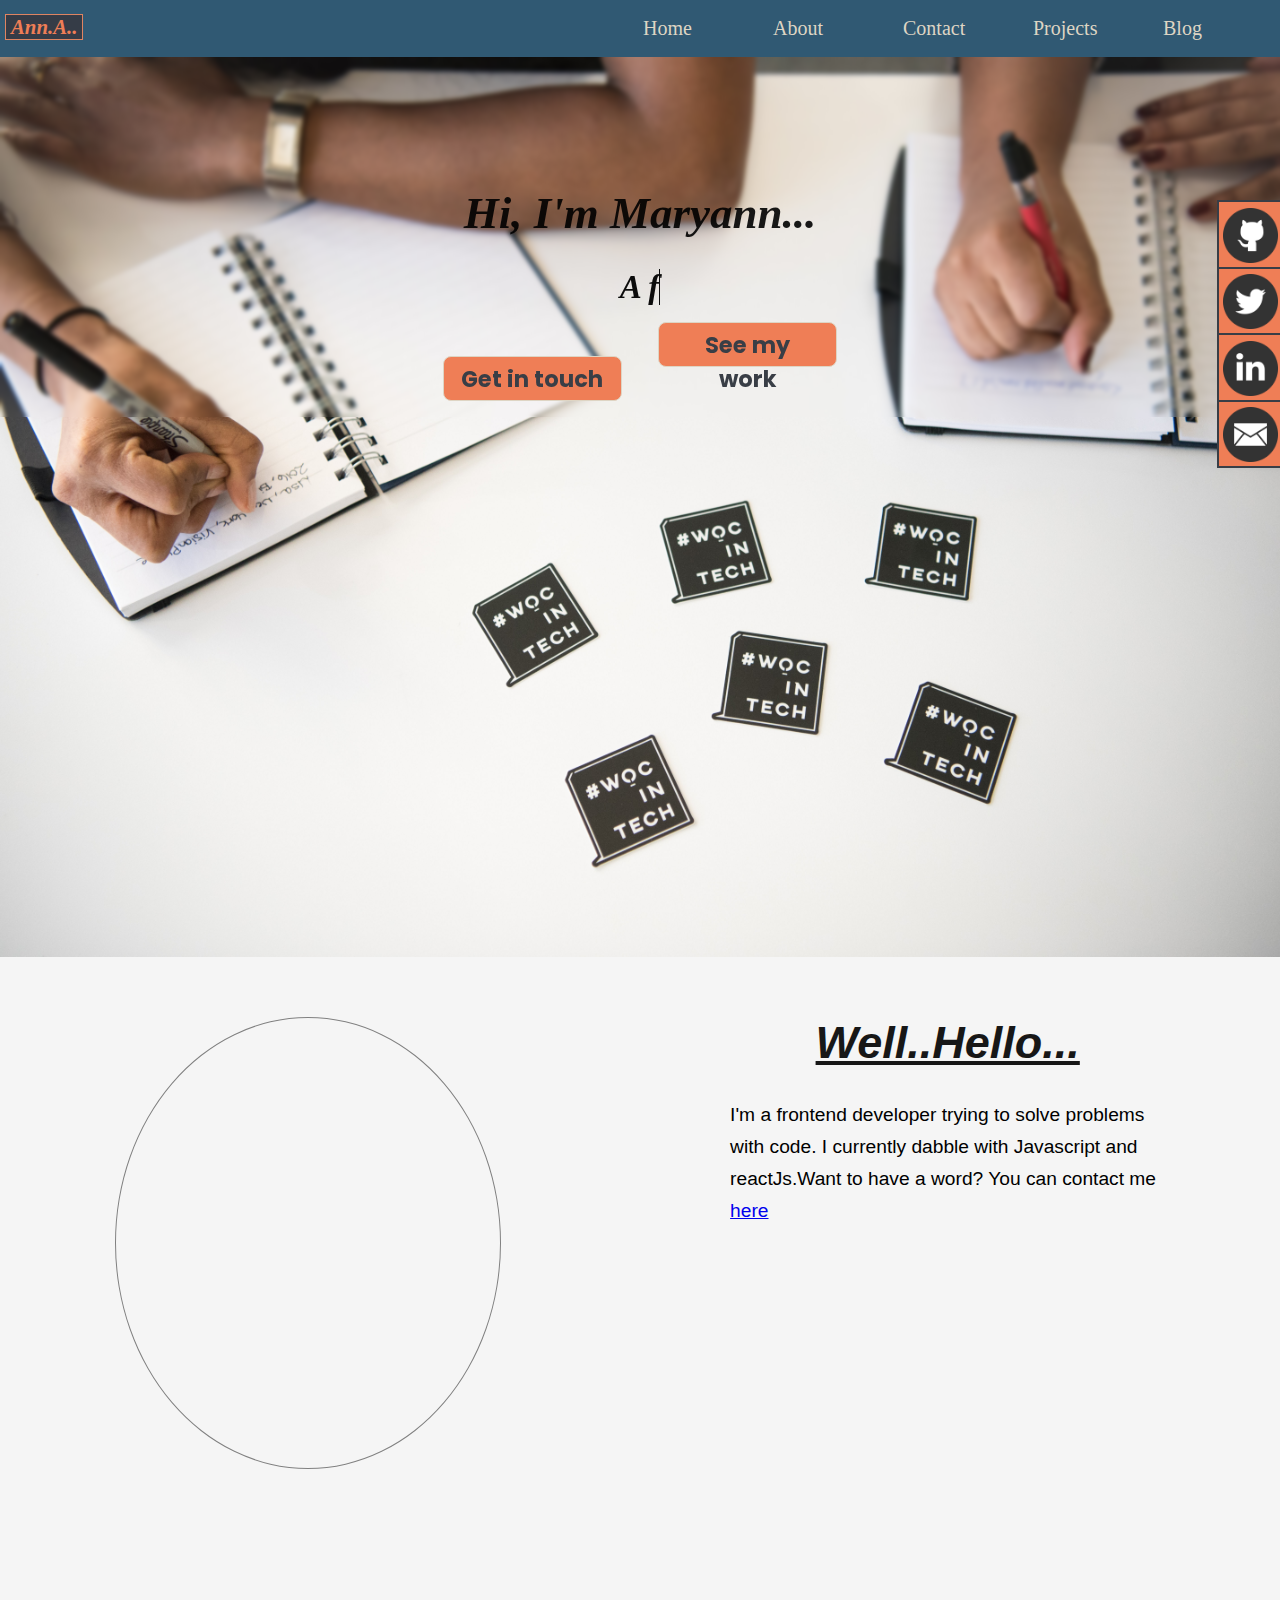
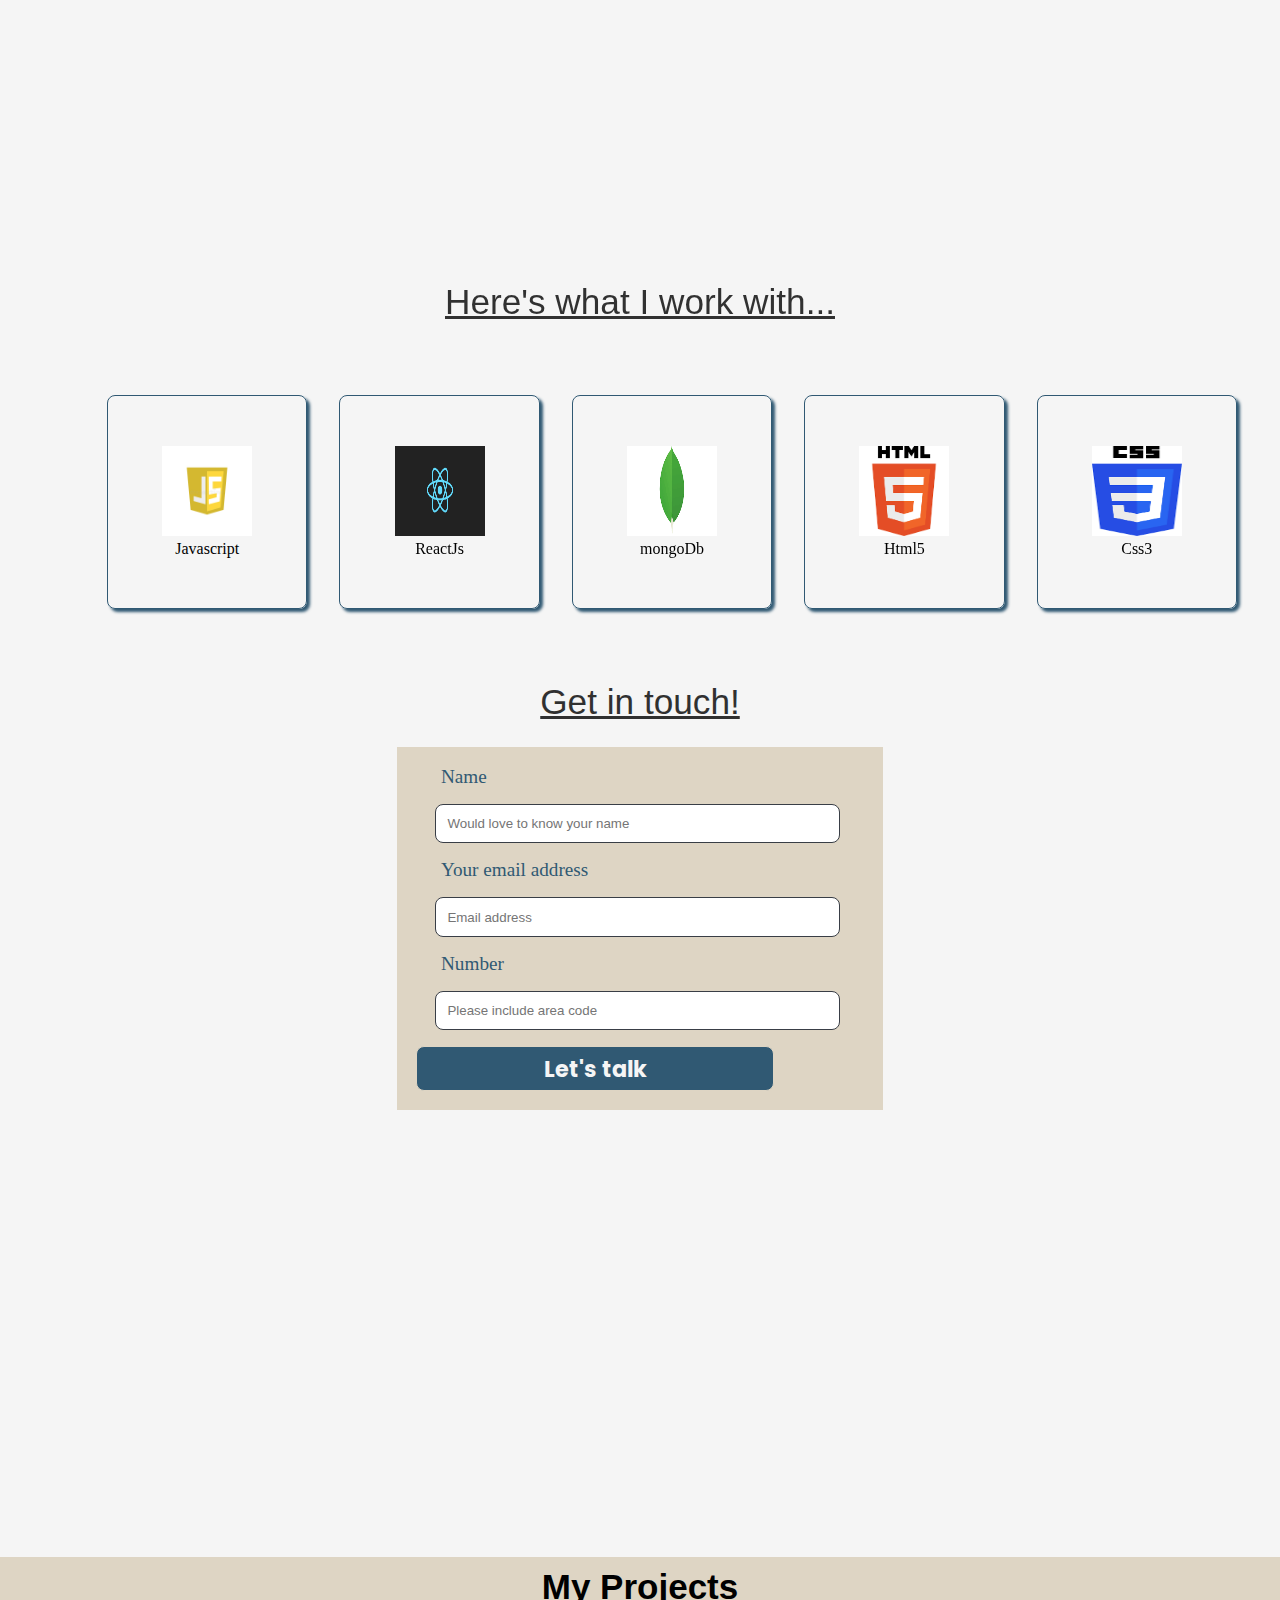
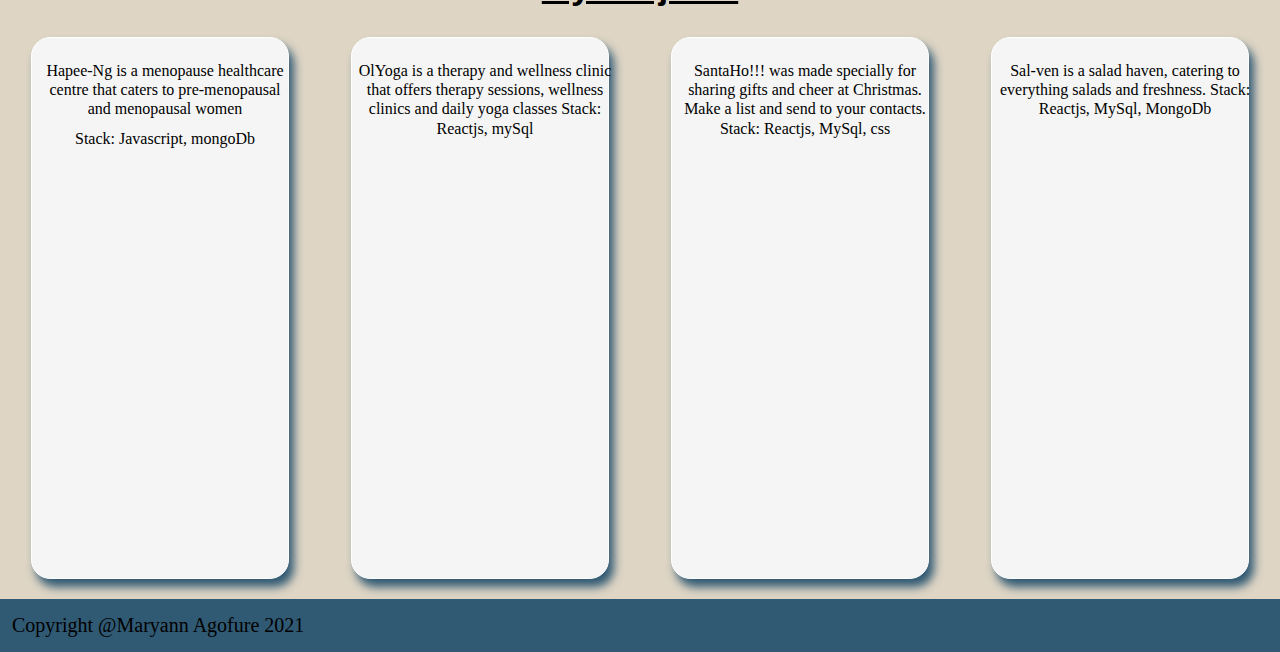
==== index.html @ a3b523a0 "still styling" ====
<!DOCTYPE html>
<html lang="en">
  <head>
    <meta charset="UTF-8" />
    <meta name="viewport" content="width=device-width, initial-scale=1.0" />
    <link rel="stylesheet" href="./css/icons/css/all.css" />
    <link href="./css/style.css" rel="stylesheet" />
    <script src="https://ajax.googleapis.com/ajax/libs/jquery/3.2.1/jquery.min.js"></script>
    <title>Maryann's page</title>
  </head>
  <body>
    <div class="container">
      <header>
        <div class="flex-container">
          <h3>Ann.A..</h3>
          <nav class="nav-bar">
            <ul>
              <li>
                <a href="index.html" class="flex-item" target="_blank">Home</a>
              </li>
              <li>
                <a href="About.html" class="flex-item" target="_blank">About</a>
              </li>
              <li>
                <a href="contact.html" class="flex-item" target="_blank"
                  >Contact</a
                >
              </li>
              <li>
                <a href="Projects.html" class="flex-item" target="_blank"
                  >Projects</a
                >
              </li>
              <li>
                <a
                  href="https://maryann.hashnode.dev/"
                  class="flex-item"
                  target="_blank"
                  >Blog</a
                >
              </li>
            </ul>
          </nav>
        </div>
      </header>
      <div class="bg-image">
        <section class="intro">
          <h1>Hi, I'm Maryann...</h1>
          <h2>
            <span id="text-type"></span>
          </h2>
          <div class="button-class">
            <button>
              <a href="contact.html" target="_blank">Get in touch</a>
            </button>
            <button><a href="Projects.html">See my work</a></button>
          </div>
        </section>
      </div>

      <div class="socialmedia">
        <li class="socials">
          <a href="https://github.com/Maryann-Agofure" target="_blank"
            ><img
              src="./images/iconfinder_social_media_logo_github_1221585.png"
              alt="github-profile"
              style="height: 55px; width: 55px; padding-top: 5.5px"
          /></a>
        </li>
        <li class="socials">
          <a href="https://twitter.com/Mary_Annie__" target="_blank"
            ><img
              src="./images/iconfinder_twitter_online_social_media_734367.png"
              alt="twitter-profile"
              style="height: 55px; width: 55px; padding-top: 5.5px"
          /></a>
        </li>
        <li class="socials">
          <a
            href="https://www.linkedin.com/in/agofure-maryann-67b144164/"
            target="_blank"
            ><img
              src="./images/iconfinder_linked_in_online_social_media_734393.png"
              alt="Linked-in profile"
              style="height: 55px; width: 55px; padding-top: 5.5px"
          /></a>
        </li>
        <li class="socials">
          <a href="" target="_blank"
            ><img
              src="./images/iconfinder_mail_email_envelope_send_message_1011335.png"
              alt="message-card"
              style="height: 55px; width: 55px; padding-top: 5.5px"
          /></a>
        </li>
      </div>
      <div class="about-me">
        <div class="profile-picture">
          <a href=""><img src="" alt="" /></a>
        </div>
        <div class="bio">
          <h1><u>Well..Hello...</u></h1>
          <p>
            I'm a frontend developer trying to solve problems with code. I
            currently dabble with Javascript and reactJs.Want to have a word?
            You can contact me
            <a href="contact.html" target="_blank">here</a>
          </p>
        </div>
      </div>
      <div class="myStack">
        <h5>Here's what I work with...</h5>
        <div class="stack">
          <figcaption>
            <figure>
              <img
                src="./images/javascript-logo-editorial-illustrative-white-background-javascript-logo-editorial-illustrative-white-background-eps-download-208329455.jpg"
                alt="javascript"
              />
            </figure>
            <caption>
              Javascript
            </caption>
          </figcaption>
          <figcaption>
            <figure>
              <img src="./images/logo-og.png" alt="Reactjs" />
            </figure>
            <caption>
              ReactJs
            </caption>
          </figcaption>
          <figcaption>
            <figure><img src="./images/mongo.png" alt="mongodb" /></figure>
            <caption>
              mongoDb
            </caption>
          </figcaption>
          <figcaption>
            <figure><img src="./images/html.png" alt="html" /></figure>
            <caption>
              Html5
            </caption>
          </figcaption>
          <figcaption>
            <figure><img src="./images/css.png" alt="css" /></figure>
            <caption>
              Css3
            </caption>
          </figcaption>
        </div>
      </div>
      <div class="contact-me">
        <h2 class="greetings">Get in touch!</h2>
        <form action="mailto:maryannagofure@gmail.com" method="POST">
          <div class="contact">
            <label for="name">Name</label>
            <input
              type="name"
              id="name"
              placeholder="Would love to know your name"
              required
            />
            <label for="email">Your email address</label>
            <input
              type="email"
              id="email"
              placeholder="Email address"
              required
            />
            <label for="number">Number</label>
            <input
              type="text"
              id="number"
              placeholder="Please include area code"
              required
            />

            <button class="form-button">Let's talk</button>
          </div>
        </form>
      </div>
      <div class="project-section">
        <h3>My Projects</h3>

        <div class="projects">
          <section>
            <title>Hapee-Ng</title>
            <img src="" alt="" />
            <p>
              Hapee-Ng is a menopause healthcare centre that caters to
              pre-menopausal and menopausal women
            </p>

            <p>Stack: Javascript, mongoDb</p>
          </section>
          <section>
            <title>OlYoga</title>
            <img src="" alt="" />
            <p>
              OlYoga is a therapy and wellness clinic that offers therapy
              sessions, wellness clinics and daily yoga classes Stack: Reactjs,
              mySql
            </p>
          </section>
          <section>
            <title>SantaHo!!!</title>
            <img src="" alt="" />
            <p>
              SantaHo!!! was made specially for sharing gifts and cheer at
              Christmas. Make a list and send to your contacts. Stack: Reactjs,
              MySql, css
            </p>
          </section>
          <section>
            <title>Sal-ven</title>
            <img src="" alt="" />
            <p>
              Sal-ven is a salad haven, catering to everything salads and
              freshness. Stack: Reactjs, MySql, MongoDb
            </p>
          </section>
        </div>
      </div>

      <footer>
        <p>Copyright @Maryann Agofure 2021</p>
      </footer>
      <script src="./main.js"></script>
    </div>
  </body>
</html>
---- css/style.css ----
@import url("https://fonts.googleapis.com/css2?family=Manrope&family=Open+Sans&family=Poppins:ital,wght@0,600;1,500&display=swap");
* {
  padding: 0;
  margin: 0;
}

body {
  height: 100%;
  width: 100%;
  background-color: #ded5c4;
  box-sizing: border-box;
  font-size: 16px;
}
.container {
  width: 100%;
  height: 100%;
}
header {
  background-color: #305973;
  height: 9%;
  width: 100%;
}
:root {
  --color: #ded5c4;
  --font-family: "Public sans, sans-serif";
  --font-size: 20px;
}

.flex-container {
  display: flex;
  justify-content: space-between;
  flex-flow: row nowrap;
  flex-basis: 100%;
  width: 100%;
}
.flex-container > h3 {
  height: 90%;
  background-color: #353c47;
  margin: 14px 5px;
  padding: 0.1px 5px;
  border: 1.4px solid #df8462;
  font-style: italic;
  color: #ef7e56;
  font-size: 1.3rem;
  font-weight: light;
  font-family: serif, Geneva, Verdana, sans-serif;
  text-align: center;
  justify-content: flex-start;
}

.nav-bar ul {
  display: flex;
  flex-flow: row nowrap;

  padding: 7px;
  width: 80%;
  justify-content: space-evenly;

  list-style-type: none;
}

.flex-item {
  margin: 5px 15px;
  padding: 5px;
  justify-content: flex-end;
  text-decoration: none;

  cursor: pointer;
  color: #ded5c4;
}
ul a,
.navigation {
  display: block;
  margin: 5px;
  width: 90px;
  padding: 5px 10 px;
  font-size: var(--font-size);
}

.bg-image {
  background-image: url(../images/christina-wocintechchat-com-YKWLJPpat4o-unsplash.jpg);
  background-blend-mode: soft-light;
  image-rendering: crisp-edges;
  background-repeat: no-repeat;
  background-position: center;
  background-size: cover;
  height: 100vh;
  max-height: 100%;
  width: 100%;
  max-width: 100%;
}

.intro {
  margin: 0 auto;
  padding-top: 100px;
  backdrop-filter: blur(2px);
  text-align: center;
}

h1 {
  margin: 0 auto;
  display: block;
  padding: 30px;
  font-size: 45px;
  font-family: Cambria, serif, Helvetica;
  font-weight: bold;
  font-style: italic;
  text-align: center;
  color: black;
  opacity: 90%;
}
.bio h1 {
  font-size: 35px;
  font-family: Cambria, sans-serif, Helvetica;
  font-size: 45px;
}
h2 {
  opacity: 95%;
  width: 40%;
  margin: 0 auto;
  font-size: 33px;
  font-style: italic;
  font-weight: light;
  color: black;
  text-align: center;
}

button {
  display: inline-block;
  background-color: #ef7e56;
  margin: 1rem;
  text-align: center;
  width: 14%;
  height: 45px;
  padding: 5px 15px;
  font-size: 1.4rem;
  font-family: Cambria, Poppins, sans-serif;
  border-radius: 0.5rem;
  border: 1px solid #ded5c4;

  cursor: pointer;
  text-decoration: none;

  font-weight: bold;
  justify-self: center;
}
button a {
  color: #393e46;
  text-decoration: none;
  text-align: center;
}

footer {
  background-color: #305973;
  height: 5%;
}
footer > p {
  font-size: var(--font-size);
  padding: 15px 12px;
}

.socialmedia {
  border: 0.3px solid #393e46;
  width: 5%;

  display: grid;
  grid-template-columns: 1fr;
  grid-template-rows: 1fr;
  position: fixed;
  right: -3px;
  top: 200px;

  background-color: #ef7e56;
}

.socialmedia > li {
  width: 100%;
  list-style-type: none;
  padding: 0 4px;
  border: 1px solid #393e46;
  margin: 0 auto;
}
.contact-me {
  margin: 0;
  padding: 0;
  background-color: whitesmoke;
  max-width: 100%;
  width: 100%;
  height: 100vh;
}
.contact-me h2,
.myStack h5 {
  text-align: center;
  font-style: normal;
  font-size: 2.2rem;
  font-family: sans-serif, Helvetica;
  text-decoration: underline;
  font-weight: 400;
  opacity: 80%;
  padding: 25px 10px;
}
.contact {
  margin: 0 auto;
  padding: 18px;
  width: 35%;
  height: 95%;
  border: 1px groove #ded5c4;
  background-color: #ded5c4;
}
.contact input {
  display: flex;
  margin: 0 auto;
  margin: 1rem 1.2rem;
  align-items: center;
  padding: 0.7rem;
  width: 85%;
  height: 20%;
  border: 0.5px solid #393e46;
  border-radius: 0.5rem;
}
:placeholder-shown {
  color: #393e46;
}
.contact label {
  font-size: 1.2rem;
  color: #305973;
  margin: 0 25px;

  font-weight: light;
  text-shadow: cadetblue;
}

.form-button {
  width: 80%;
  background-color: #305973;
  color: whitesmoke;
  margin: 0 auto;
}
.about-me {
  width: 100%;

  height: 100vh;
  display: flex;
  flex-flow: row nowrap;
  background-color: whitesmoke;
}

.profile-picture {
  flex-basis: 30%;
  height: 100%;
  margin: 0 auto;
  margin-top: 60px;
  height: 50%;
  border: 1px solid grey;
  border-radius: 50%;
}
.bio {
  flex-basis: 34%;
  margin: 0 auto;
  margin-top: 30px;
}
.bio p {
  line-height: 2rem;
  font-size: 1.2rem;
  font-family: sans-serif, monospace, Helvetica;
}
h3 {
  text-align: center;
  font-size: 40px;
  margin: 0 auto;
  padding: 10px;
}
.projects {
  display: flex;
  flex-flow: row nowrap;
}
.projects img {
  width: 100%;
}
.projects p {
  text-align: center;
  line-height: 1.2rem;
  width: 100%;

  padding: 5px;
  font-size: 1rem;
}
.projects section {
  flex-basis: 20%;
  height: 60vh;
  margin: 20px auto;
  border: 1px solid white;
  border-radius: 1.2rem;
  box-shadow: 5px 8px 10px #305973;
  background-color: whitesmoke;
}

.project-section h3 {
  font-size: 35px;
  text-decoration: underline;
  font-family: Cambria, sans-serif, Helvetica;
}

@media only screen and (max-width: 700px) {
  body {
    width: 100%;
    height: 100vh;
  }
  .intro {
    width: 100%;
    margin: 0 auto;
  }
  .nav-bar {
    display: none;
  }
  h2 {
    width: 60%;
  }
  .button-class {
    display: flex;
    flex-flow: column;
    align-items: center;
    justify-content: center;
  }
  button {
    display: block;
    width: 50%;
  }

  .contact {
    width: 80%;
  }
  .about-me {
    height: auto;
    display: block;
    padding: 2rem;
  }
  .profile-picture {
    height: 180px;
    width: 180px;
  }
  .bio {
    text-align: center;
    width: 70%;
    line-height: 2rem;
  }
  .projects-section {
    height: 100vh;
    max-height: 100%;
  }
  .projects {
    display: grid;
    padding: 1rem;
    grid-template-columns: repeat(250px, 200px);
    justify-self: center;
  }

  footer {
    margin-bottom: 0;
    height: auto;
  }
  .socialmedia {
    right: 0.1rem;
    width: auto;
  }
}
.navigation {
  font-size: 2rem;
  color: #ded5c4;
  display: none;
  text-decoration: none;
  font-weight: bolder;
  margin-bottom: 0.5rem;
  margin-right: 0;
  padding: 0.5rem 0;
  cursor: pointer;
}
@media screen and (max-width: 700px) {
  .navigation {
    display: block;
  }
}
#text-type {
  border-right: 1px solid black;
}
.myStack {
  background-color: whitesmoke;
}
.stack {
  width: 100vw;
  display: flex;
  flex-flow: row nowrap;
  align-items: center;
  justify-content: center;
  padding: 2rem;
}
figcaption {
  display: flex;
  flex-flow: column nowrap;
  align-items: center;
  justify-content: center;
  width: 13%;
  height: 180px;
  margin: 1rem;
  border: 1px solid #305973;
  border-radius: 0.5rem;
  padding: 1rem;

  z-index: 3;
  box-shadow: 3px 3px 3px #305973;
}
figure img {
  width: 90px;
  height: 90px;

  margin: 0 auto;
}
caption {
  text-align: center;
  padding: 1.2rem;
  font-size: 1.3rem;
}
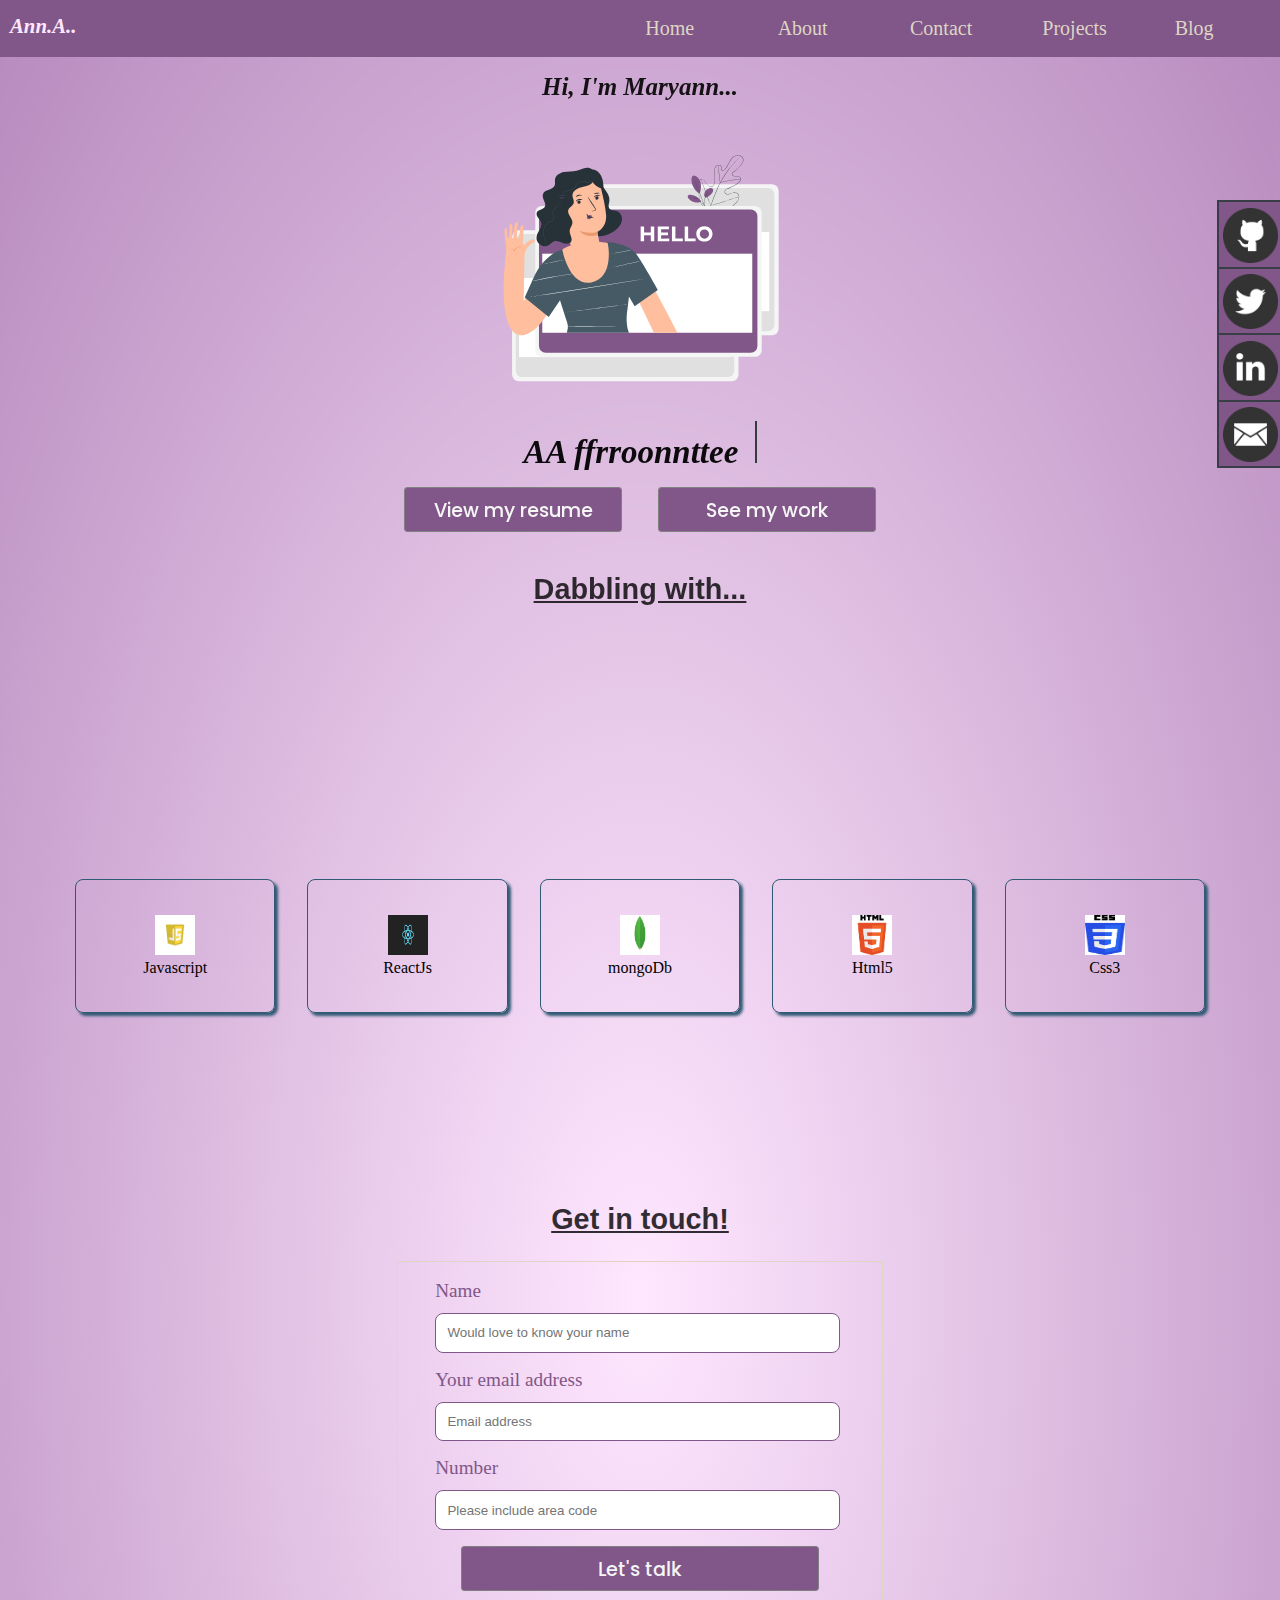
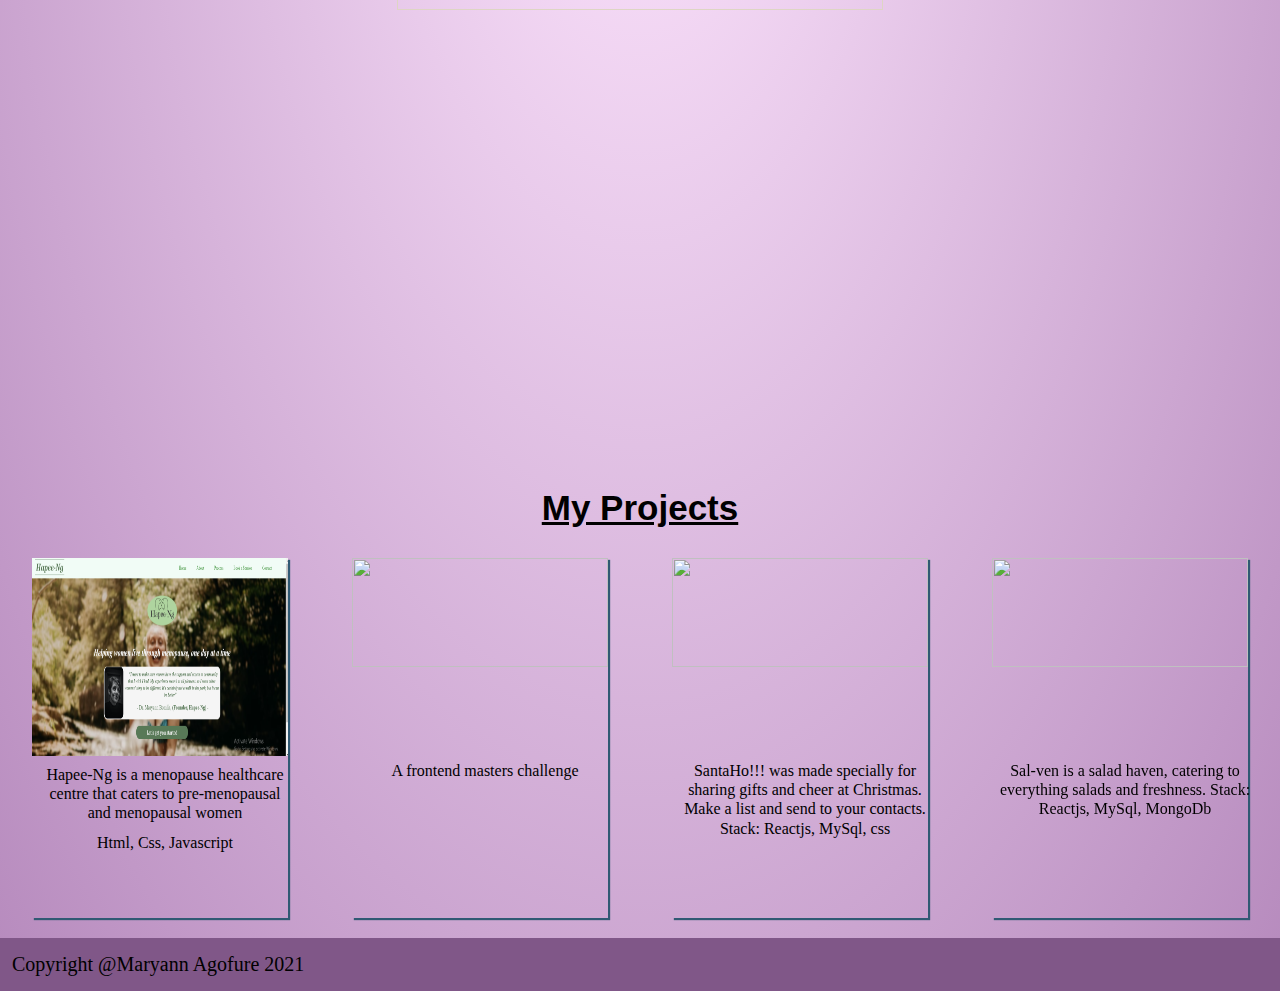
==== commit ee3fcc08: "builds website" ====
--- a/index.html
+++ b/index.html
@@ -46,12 +46,18 @@
       <div class="bg-image">
         <section class="intro">
           <h1>Hi, I'm Maryann...</h1>
+
+          <div class="profile-picture">
+            <a href=""><img src="./images/Hello-pana.svg" alt="hello" /></a>
+          </div>
           <h2>
             <span id="text-type"></span>
+            <span class="input-cursor"></span>
           </h2>
+
           <div class="button-class">
             <button>
-              <a href="contact.html" target="_blank">Get in touch</a>
+              <a href="contact.html" target="_blank">View my resume</a>
             </button>
             <button><a href="Projects.html">See my work</a></button>
           </div>
@@ -94,22 +100,9 @@
           /></a>
         </li>
       </div>
-      <div class="about-me">
-        <div class="profile-picture">
-          <a href=""><img src="" alt="" /></a>
-        </div>
-        <div class="bio">
-          <h1><u>Well..Hello...</u></h1>
-          <p>
-            I'm a frontend developer trying to solve problems with code. I
-            currently dabble with Javascript and reactJs.Want to have a word?
-            You can contact me
-            <a href="contact.html" target="_blank">here</a>
-          </p>
-        </div>
-      </div>
+
       <div class="myStack">
-        <h5>Here's what I work with...</h5>
+        <h5>Dabbling with...</h5>
         <div class="stack">
           <figcaption>
             <figure>
@@ -175,8 +168,9 @@
               placeholder="Please include area code"
               required
             />
-
-            <button class="form-button">Let's talk</button>
+            <div class="button-div">
+              <button class="form-button">Let's talk</button>
+            </div>
           </div>
         </form>
       </div>
@@ -186,22 +180,20 @@
         <div class="projects">
           <section>
             <title>Hapee-Ng</title>
+            <img src="./images/Screenshot (18).png" alt="Hapee" />
+            <div>
+              <p>
+                Hapee-Ng is a menopause healthcare centre that caters to
+                pre-menopausal and menopausal women
+              </p>
+
+              <p>Html, Css, Javascript</p>
+            </div>
+          </section>
+          <section>
+            <title>Insure Landing Page</title>
             <img src="" alt="" />
-            <p>
-              Hapee-Ng is a menopause healthcare centre that caters to
-              pre-menopausal and menopausal women
-            </p>
-
-            <p>Stack: Javascript, mongoDb</p>
-          </section>
-          <section>
-            <title>OlYoga</title>
-            <img src="" alt="" />
-            <p>
-              OlYoga is a therapy and wellness clinic that offers therapy
-              sessions, wellness clinics and daily yoga classes Stack: Reactjs,
-              mySql
-            </p>
+            <p>A frontend masters challenge</p>
           </section>
           <section>
             <title>SantaHo!!!</title>
--- a/css/style.css
+++ b/css/style.css
@@ -7,21 +7,23 @@
 body {
   height: 100%;
   width: 100%;
-  background-color: #ded5c4;
+  background: radial-gradient(#ffe7ff, #b68abd);
   box-sizing: border-box;
   font-size: 16px;
+  overflow-x: hidden;
 }
 .container {
   width: 100%;
   height: 100%;
 }
 header {
-  background-color: #305973;
+  background-color: #805788;
   height: 9%;
   width: 100%;
 }
 :root {
   --color: #ded5c4;
+  --secondary-color: #805788;
   --font-family: "Public sans, sans-serif";
   --font-size: 20px;
 }
@@ -35,12 +37,12 @@
 }
 .flex-container > h3 {
   height: 90%;
-  background-color: #353c47;
+
   margin: 14px 5px;
   padding: 0.1px 5px;
-  border: 1.4px solid #df8462;
+
   font-style: italic;
-  color: #ef7e56;
+  color: #ffe7ff;
   font-size: 1.3rem;
   font-weight: light;
   font-family: serif, Geneva, Verdana, sans-serif;
@@ -53,7 +55,7 @@
   flex-flow: row nowrap;
 
   padding: 7px;
-  width: 80%;
+  width: 100%;
   justify-content: space-evenly;
 
   list-style-type: none;
@@ -78,21 +80,21 @@
 }
 
 .bg-image {
-  background-image: url(../images/christina-wocintechchat-com-YKWLJPpat4o-unsplash.jpg);
-  background-blend-mode: soft-light;
-  image-rendering: crisp-edges;
-  background-repeat: no-repeat;
-  background-position: center;
-  background-size: cover;
-  height: 100vh;
-  max-height: 100%;
-  width: 100%;
-  max-width: 100%;
+  height: auto;
+
+  width: 100%;
+}
+.profile-picture {
+  margin: 0 auto;
+}
+.profile-picture img {
+  width: 450px;
+  height: 300px;
 }
 
 .intro {
   margin: 0 auto;
-  padding-top: 100px;
+
   backdrop-filter: blur(2px);
   text-align: center;
 }
@@ -100,9 +102,9 @@
 h1 {
   margin: 0 auto;
   display: block;
-  padding: 30px;
-  font-size: 45px;
-  font-family: Cambria, serif, Helvetica;
+  padding: 1rem;
+  font-size: 25px;
+  font-family: serif, Helvetica;
   font-weight: bold;
   font-style: italic;
   text-align: center;
@@ -127,31 +129,31 @@
 
 button {
   display: inline-block;
-  background-color: #ef7e56;
+  background-color: var(--secondary-color);
   margin: 1rem;
   text-align: center;
-  width: 14%;
+  width: 17%;
   height: 45px;
-  padding: 5px 15px;
-  font-size: 1.4rem;
+  padding: 0.5rem;
+  font-size: 1.2rem;
   font-family: Cambria, Poppins, sans-serif;
-  border-radius: 0.5rem;
-  border: 1px solid #ded5c4;
+  border-radius: 0.2rem;
+  border: 1px solid gray;
 
   cursor: pointer;
   text-decoration: none;
 
-  font-weight: bold;
+  font-weight: 500;
   justify-self: center;
 }
 button a {
-  color: #393e46;
+  color: whitesmoke;
   text-decoration: none;
   text-align: center;
 }
 
 footer {
-  background-color: #305973;
+  background-color: var(--secondary-color);
   height: 5%;
 }
 footer > p {
@@ -170,7 +172,7 @@
   right: -3px;
   top: 200px;
 
-  background-color: #ef7e56;
+  background-color: var(--secondary-color);
 }
 
 .socialmedia > li {
@@ -183,7 +185,7 @@
 .contact-me {
   margin: 0;
   padding: 0;
-  background-color: whitesmoke;
+
   max-width: 100%;
   width: 100%;
   height: 100vh;
@@ -192,10 +194,10 @@
 .myStack h5 {
   text-align: center;
   font-style: normal;
-  font-size: 2.2rem;
+  font-size: 1.8rem;
   font-family: sans-serif, Helvetica;
   text-decoration: underline;
-  font-weight: 400;
+  font-weight: 600;
   opacity: 80%;
   padding: 25px 10px;
 }
@@ -205,78 +207,52 @@
   width: 35%;
   height: 95%;
   border: 1px groove #ded5c4;
-  background-color: #ded5c4;
 }
 .contact input {
   display: flex;
   margin: 0 auto;
   margin: 1rem 1.2rem;
+  margin-top: 0.7rem;
   align-items: center;
   padding: 0.7rem;
   width: 85%;
   height: 20%;
-  border: 0.5px solid #393e46;
+  border: 0.5px solid var(--secondary-color);
   border-radius: 0.5rem;
 }
 :placeholder-shown {
   color: #393e46;
 }
-.contact label {
+.button-div {
+  margin: 0 auto;
+  text-align: center;
+}
+
+.contact > label {
   font-size: 1.2rem;
-  color: #305973;
-  margin: 0 25px;
-
+  color: var(--secondary-color);
+  margin: 0 1.2rem;
   font-weight: light;
-  text-shadow: cadetblue;
 }
 
 .form-button {
   width: 80%;
-  background-color: #305973;
+  background-color: var(--secondary-color);
   color: whitesmoke;
   margin: 0 auto;
 }
-.about-me {
-  width: 100%;
-
-  height: 100vh;
+
+h3 {
+  text-align: center;
+  font-size: 40px;
+  margin: 0 auto;
+  padding: 10px;
+}
+.projects {
   display: flex;
   flex-flow: row nowrap;
-  background-color: whitesmoke;
-}
-
-.profile-picture {
-  flex-basis: 30%;
-  height: 100%;
-  margin: 0 auto;
-  margin-top: 60px;
-  height: 50%;
-  border: 1px solid grey;
-  border-radius: 50%;
-}
-.bio {
-  flex-basis: 34%;
-  margin: 0 auto;
-  margin-top: 30px;
-}
-.bio p {
-  line-height: 2rem;
-  font-size: 1.2rem;
-  font-family: sans-serif, monospace, Helvetica;
-}
-h3 {
-  text-align: center;
-  font-size: 40px;
-  margin: 0 auto;
-  padding: 10px;
-}
-.projects {
-  display: flex;
-  flex-flow: row nowrap;
-}
-.projects img {
-  width: 100%;
-}
+}
+
 .projects p {
   text-align: center;
   line-height: 1.2rem;
@@ -287,18 +263,85 @@
 }
 .projects section {
   flex-basis: 20%;
-  height: 60vh;
+  height: 40vh;
   margin: 20px auto;
-  border: 1px solid white;
-  border-radius: 1.2rem;
-  box-shadow: 5px 8px 10px #305973;
-  background-color: whitesmoke;
+  z-index: 2;
+  box-shadow: 2px 2px 1px #305973;
 }
 
 .project-section h3 {
   font-size: 35px;
   text-decoration: underline;
   font-family: Cambria, sans-serif, Helvetica;
+}
+.myStack {
+  height: 70vh;
+  margin: 0 auto;
+  text-align: center;
+}
+.stack {
+  width: 100%;
+  height: 100%;
+  display: flex;
+  flex-flow: row nowrap;
+  align-items: center;
+  justify-content: center;
+}
+figcaption {
+  display: flex;
+  flex-flow: column nowrap;
+  align-items: center;
+  justify-content: center;
+  width: 13%;
+  height: 100px;
+  margin: 1rem;
+  border: 1px solid #305973;
+  border-radius: 0.5rem;
+  padding: 1rem;
+
+  z-index: 3;
+  box-shadow: 3px 3px 3px #305973;
+}
+figure img {
+  width: 40px;
+  height: 40px;
+
+  margin: 0 auto;
+}
+figcaption caption {
+  text-align: center;
+  padding: 1.2rem;
+  font-size: 1.4rem;
+}
+.navigation {
+  display: none;
+}
+.input-cursor {
+  display: inline-block;
+  width: 2px;
+  height: 42px;
+  background-color: rgb(45, 53, 53);
+  margin-left: 8px;
+  animation: blink 0.6s linear infinite alternate;
+}
+@keyframes blink {
+  0% {
+    opacity: 1;
+  }
+  40% {
+    opacity: 1;
+  }
+  60% {
+    opacity: 0;
+  }
+  100% {
+    opacity: 0;
+  }
+}
+
+section > img {
+  width: 100%;
+  height: 55%;
 }
 
 @media only screen and (max-width: 700px) {
@@ -336,8 +379,11 @@
     padding: 2rem;
   }
   .profile-picture {
-    height: 180px;
-    width: 180px;
+    height: auto;
+  }
+  .profile-picture img {
+    margin: 0 auto;
+    text-align: center;
   }
   .bio {
     text-align: center;
@@ -345,13 +391,13 @@
     line-height: 2rem;
   }
   .projects-section {
-    height: 100vh;
+    height: auto;
     max-height: 100%;
   }
   .projects {
-    display: grid;
+    flex-flow: column nowrap;
     padding: 1rem;
-    grid-template-columns: repeat(250px, 200px);
+
     justify-self: center;
   }
 
@@ -363,60 +409,54 @@
     right: 0.1rem;
     width: auto;
   }
-}
-.navigation {
-  font-size: 2rem;
-  color: #ded5c4;
-  display: none;
-  text-decoration: none;
-  font-weight: bolder;
-  margin-bottom: 0.5rem;
-  margin-right: 0;
-  padding: 0.5rem 0;
-  cursor: pointer;
-}
-@media screen and (max-width: 700px) {
+  .myStack {
+    text-align: center;
+    height: auto;
+  }
+  .stack {
+    width: 100vw;
+    display: flex;
+    height: auto;
+    flex-flow: column nowrap;
+    text-align: center;
+  }
   .navigation {
+    font-size: 2rem;
+    color: #ded5c4;
+    display: none;
+    text-decoration: none;
+    font-weight: bolder;
+    margin-bottom: 0.5rem;
+    margin-right: 0;
+    padding: 0.5rem 0;
+    cursor: pointer;
     display: block;
   }
-}
-#text-type {
-  border-right: 1px solid black;
-}
-.myStack {
-  background-color: whitesmoke;
-}
-.stack {
-  width: 100vw;
-  display: flex;
-  flex-flow: row nowrap;
-  align-items: center;
-  justify-content: center;
-  padding: 2rem;
-}
-figcaption {
-  display: flex;
-  flex-flow: column nowrap;
-  align-items: center;
-  justify-content: center;
-  width: 13%;
-  height: 180px;
-  margin: 1rem;
-  border: 1px solid #305973;
-  border-radius: 0.5rem;
-  padding: 1rem;
-
-  z-index: 3;
-  box-shadow: 3px 3px 3px #305973;
-}
-figure img {
-  width: 90px;
-  height: 90px;
-
-  margin: 0 auto;
-}
-caption {
-  text-align: center;
-  padding: 1.2rem;
-  font-size: 1.3rem;
-}
+
+  figcaption {
+    display: flex;
+    flex-flow: column nowrap;
+    align-items: center;
+    justify-content: center;
+    width: 43%;
+    height: 100px;
+    margin: 1rem auto;
+    border: 1px solid #305973;
+    border-radius: 0.5rem;
+    padding: 1rem;
+
+    z-index: 3;
+    box-shadow: 2px 2px 2px #305973;
+  }
+  figure img {
+    width: 80px;
+    height: 80px;
+
+    margin: 0 auto;
+  }
+  caption {
+    text-align: center;
+    padding: 1.2rem;
+    font-size: 1.3rem;
+  }
+}
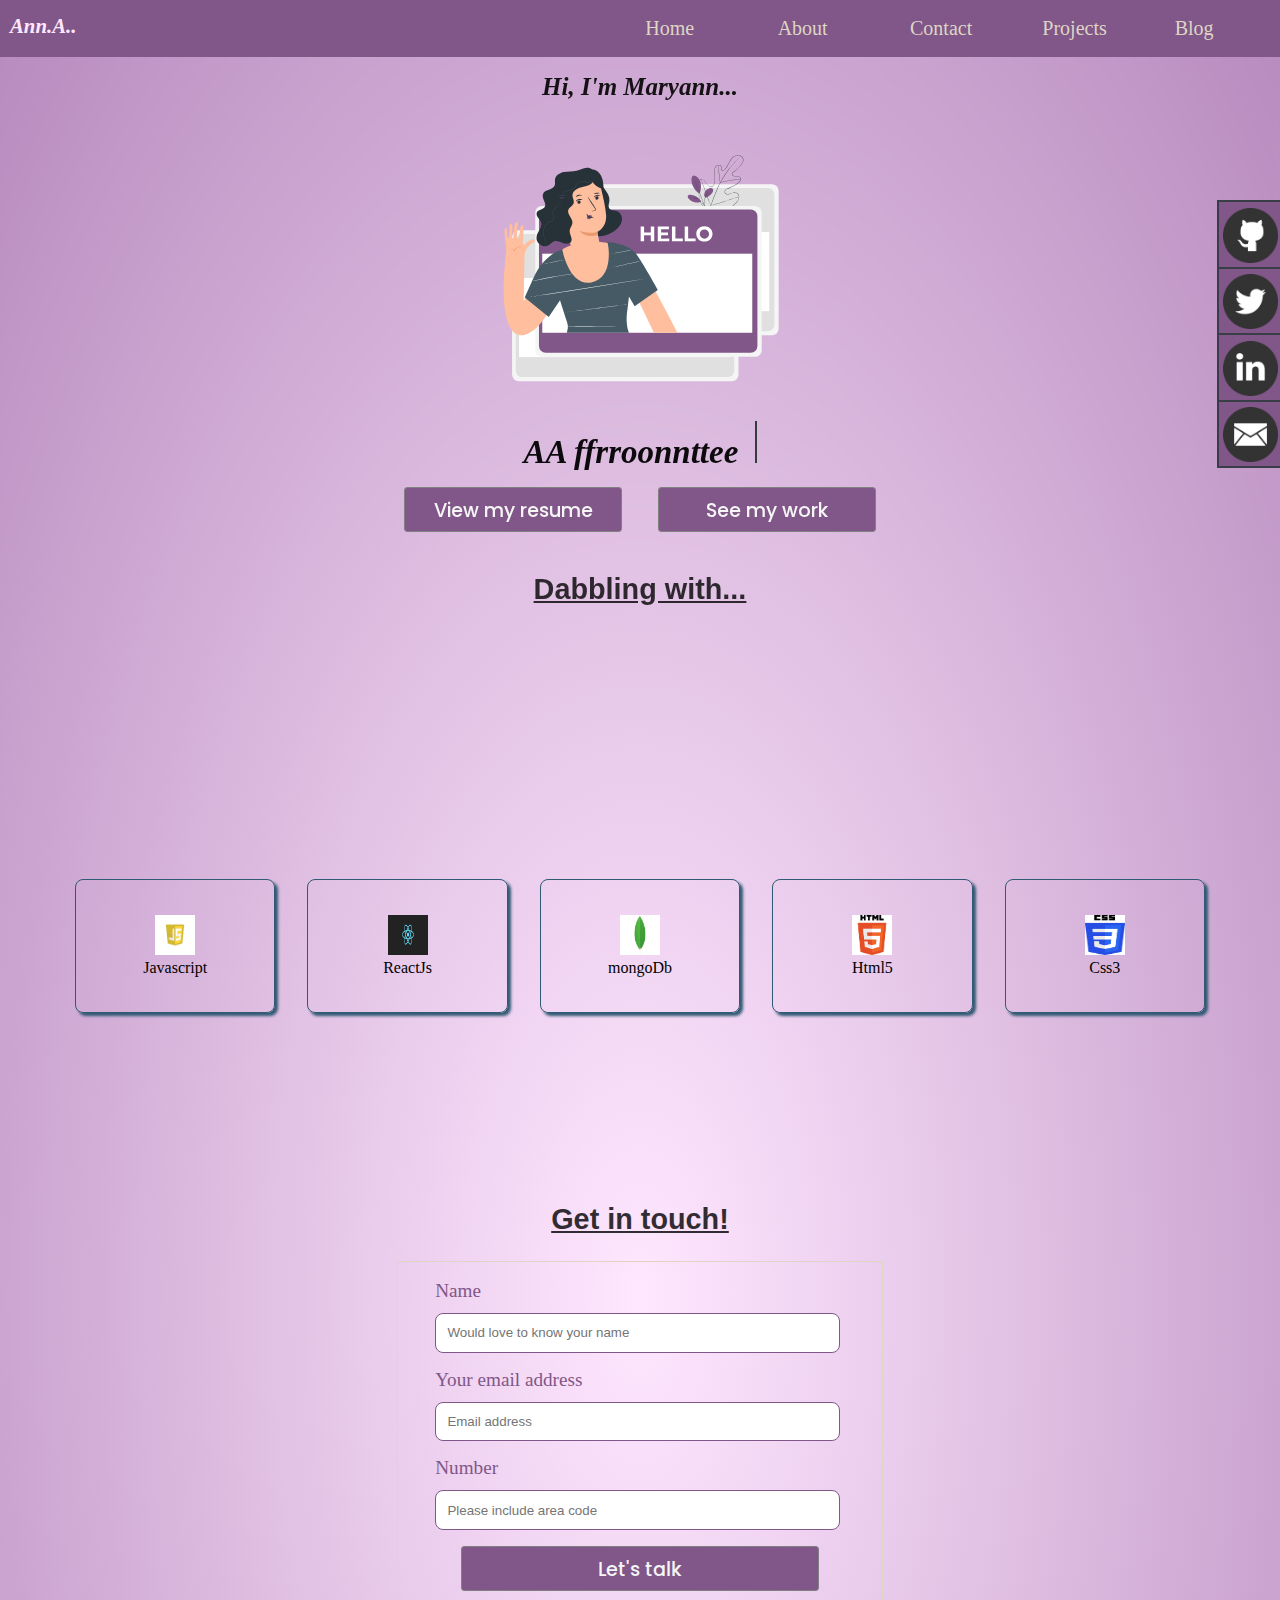
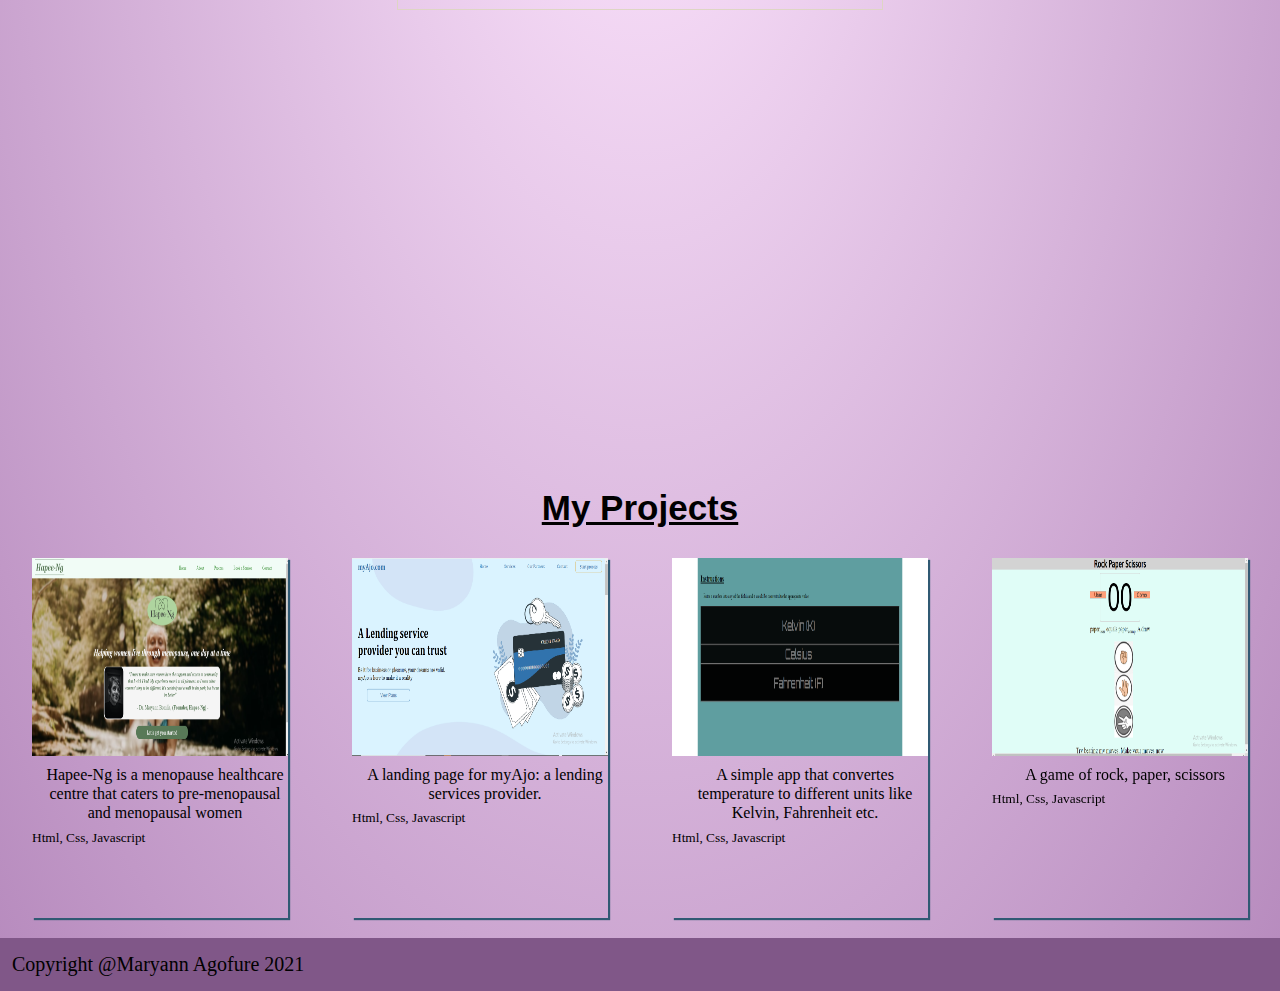
==== commit cec8a85c: "adds projects" ====
--- a/index.html
+++ b/index.html
@@ -186,31 +186,35 @@
                 Hapee-Ng is a menopause healthcare centre that caters to
                 pre-menopausal and menopausal women
               </p>
-
-              <p>Html, Css, Javascript</p>
+              <small>Html, Css, Javascript</small>
             </div>
           </section>
           <section>
-            <title>Insure Landing Page</title>
-            <img src="" alt="" />
-            <p>A frontend masters challenge</p>
-          </section>
-          <section>
-            <title>SantaHo!!!</title>
-            <img src="" alt="" />
+            <title>myAjo</title>
+            <img src="./images/Screenshot (35).png" alt="myAjo landing page" />
+            <p>A landing page for myAjo: a lending services provider.</p>
+            <small>Html, Css, Javascript</small>
+          </section>
+          <section>
+            <title>Temperature converter</title>
+            <img
+              src="./images/Screenshot (38).png"
+              alt="Temperature converter"
+            />
             <p>
-              SantaHo!!! was made specially for sharing gifts and cheer at
-              Christmas. Make a list and send to your contacts. Stack: Reactjs,
-              MySql, css
+              A simple app that convertes temperature to different units like
+              Kelvin, Fahrenheit etc.
             </p>
-          </section>
-          <section>
-            <title>Sal-ven</title>
-            <img src="" alt="" />
-            <p>
-              Sal-ven is a salad haven, catering to everything salads and
-              freshness. Stack: Reactjs, MySql, MongoDb
-            </p>
+            <small>Html, Css, Javascript</small>
+          </section>
+          <section>
+            <title>Rock, paper, scissors game</title>
+            <img
+              src="./images/Screenshot (39).png"
+              alt="Rock paper, scissors game"
+            />
+            <p>A game of rock, paper, scissors</p>
+            <small>Html, Css, Javascript</small>
           </section>
         </div>
       </div>
--- a/css/style.css
+++ b/css/style.css
@@ -6,11 +6,10 @@
 
 body {
   height: 100%;
-  width: 100%;
+  width: 100vw;
   background: radial-gradient(#ffe7ff, #b68abd);
   box-sizing: border-box;
   font-size: 16px;
-  overflow-x: hidden;
 }
 .container {
   width: 100%;
@@ -207,6 +206,9 @@
   width: 35%;
   height: 95%;
   border: 1px groove #ded5c4;
+}
+.projects > small {
+  text-align: center;
 }
 .contact input {
   display: flex;
@@ -344,10 +346,10 @@
   height: 55%;
 }
 
-@media only screen and (max-width: 700px) {
+@media only screen and (max-width: 790px) {
   body {
     width: 100%;
-    height: 100vh;
+    height: auto;
   }
   .intro {
     width: 100%;
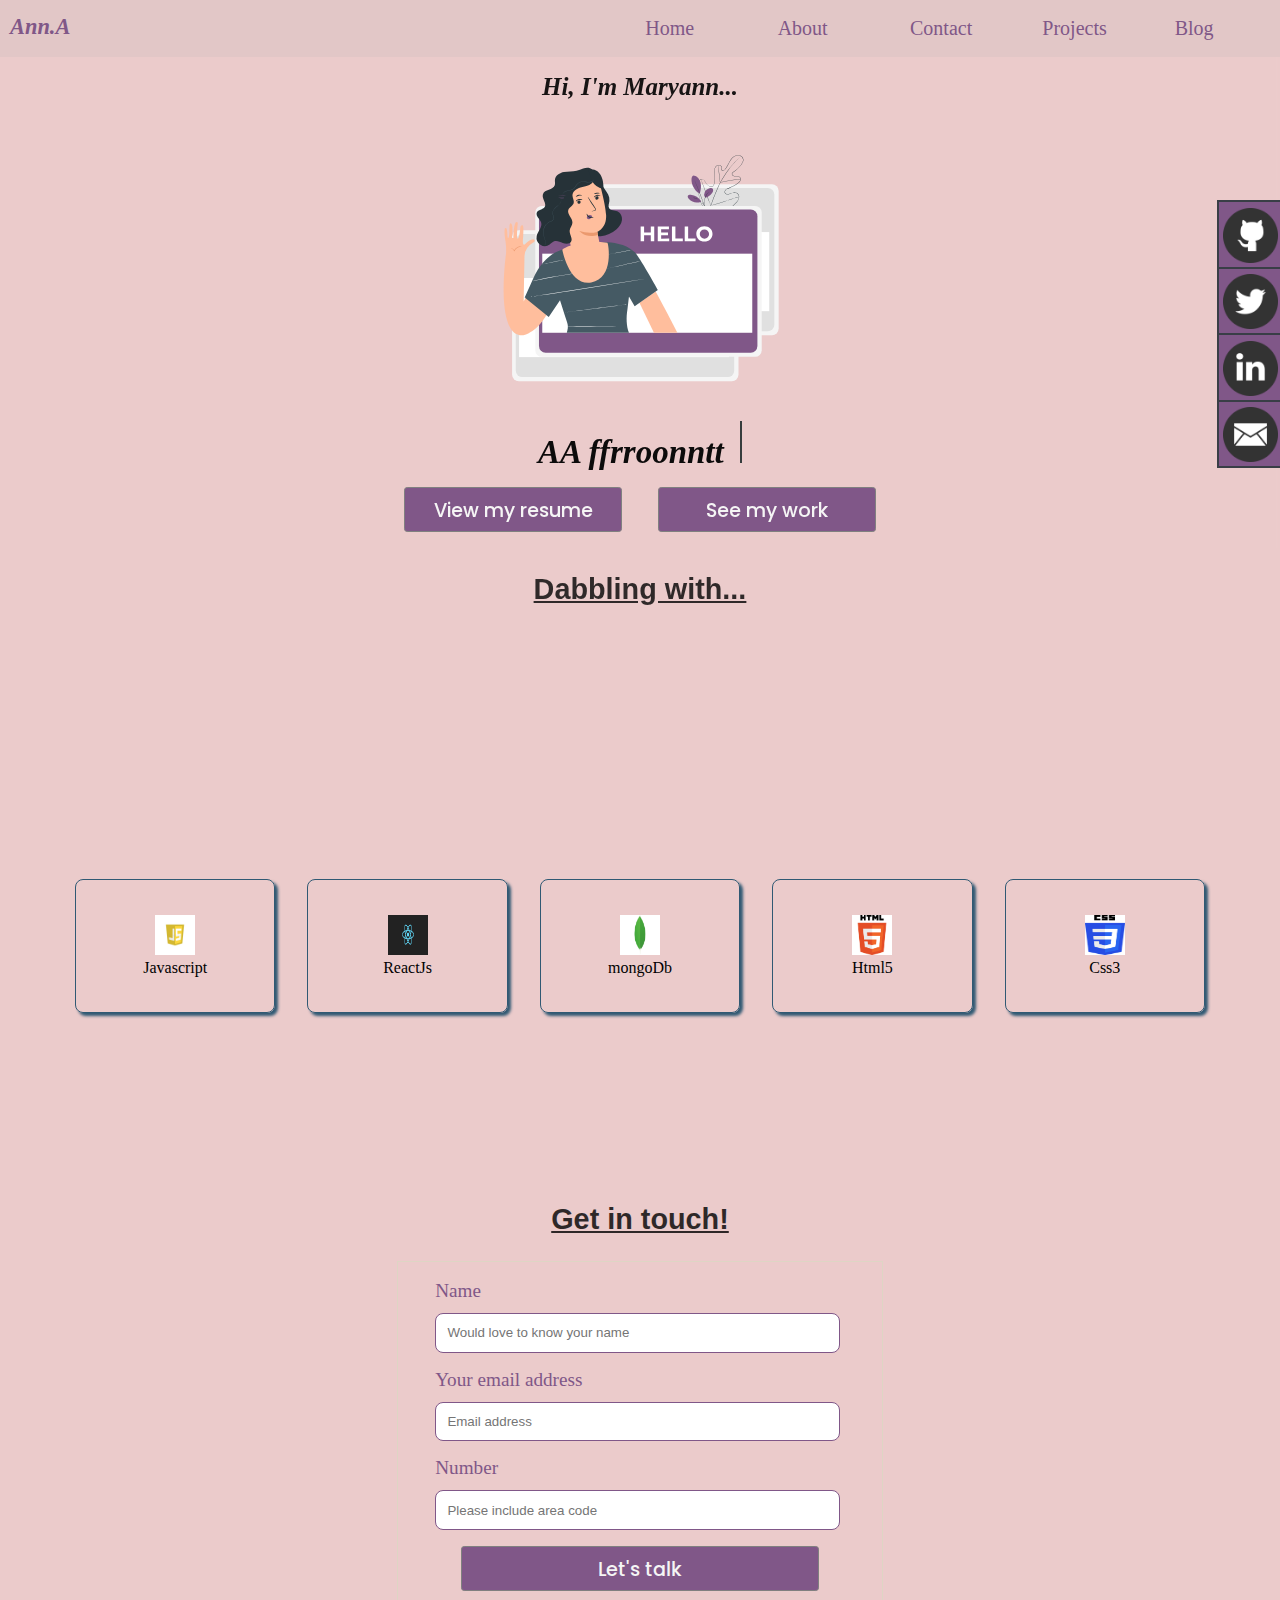
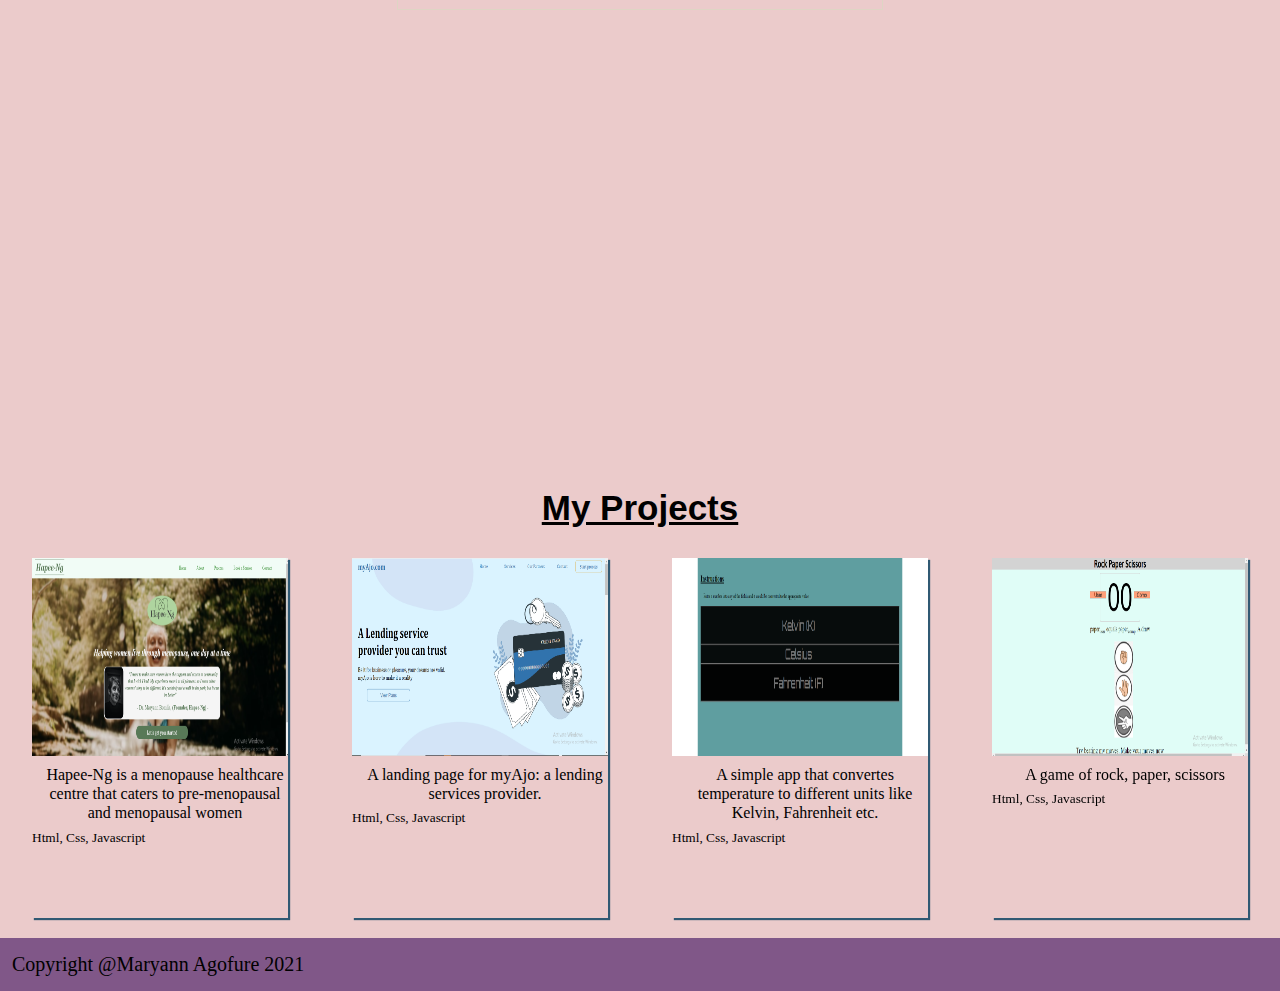
==== commit 0f1871c2: "making changes" ====
--- a/index.html
+++ b/index.html
@@ -12,7 +12,7 @@
     <div class="container">
       <header>
         <div class="flex-container">
-          <h3>Ann.A..</h3>
+          <h3>Ann.A</h3>
           <nav class="nav-bar">
             <ul>
               <li>
@@ -27,7 +27,7 @@
                 >
               </li>
               <li>
-                <a href="Projects.html" class="flex-item" target="_blank"
+                <a href="#my-projects" class="flex-item" target="_blank"
                   >Projects</a
                 >
               </li>
@@ -59,7 +59,7 @@
             <button>
               <a href="contact.html" target="_blank">View my resume</a>
             </button>
-            <button><a href="Projects.html">See my work</a></button>
+            <button><a href="#my-projects">See my work</a></button>
           </div>
         </section>
       </div>
@@ -174,7 +174,7 @@
           </div>
         </form>
       </div>
-      <div class="project-section">
+      <div class="project-section" id="my-projects">
         <h3>My Projects</h3>
 
         <div class="projects">
@@ -222,7 +222,7 @@
       <footer>
         <p>Copyright @Maryann Agofure 2021</p>
       </footer>
-      <script src="./main.js"></script>
     </div>
+    <script src="./main.js"></script>
   </body>
 </html>
--- a/css/style.css
+++ b/css/style.css
@@ -7,7 +7,7 @@
 body {
   height: 100%;
   width: 100vw;
-  background: radial-gradient(#ffe7ff, #b68abd);
+  background-color: rgb(235, 203, 203);
   box-sizing: border-box;
   font-size: 16px;
 }
@@ -16,7 +16,7 @@
   height: 100%;
 }
 header {
-  background-color: #805788;
+  background-color: rgb(226, 199, 199);
   height: 9%;
   width: 100%;
 }
@@ -41,9 +41,9 @@
   padding: 0.1px 5px;
 
   font-style: italic;
-  color: #ffe7ff;
-  font-size: 1.3rem;
-  font-weight: light;
+  color: #805788;
+  font-size: 1.4rem;
+  font-weight: bold;
   font-family: serif, Geneva, Verdana, sans-serif;
   text-align: center;
   justify-content: flex-start;
@@ -67,7 +67,7 @@
   text-decoration: none;
 
   cursor: pointer;
-  color: #ded5c4;
+  color: #805788;
 }
 ul a,
 .navigation {
@@ -76,6 +76,7 @@
   width: 90px;
   padding: 5px 10 px;
   font-size: var(--font-size);
+  z-index: 4;
 }
 
 .bg-image {
@@ -347,10 +348,6 @@
 }
 
 @media only screen and (max-width: 790px) {
-  body {
-    width: 100%;
-    height: auto;
-  }
   .intro {
     width: 100%;
     margin: 0 auto;
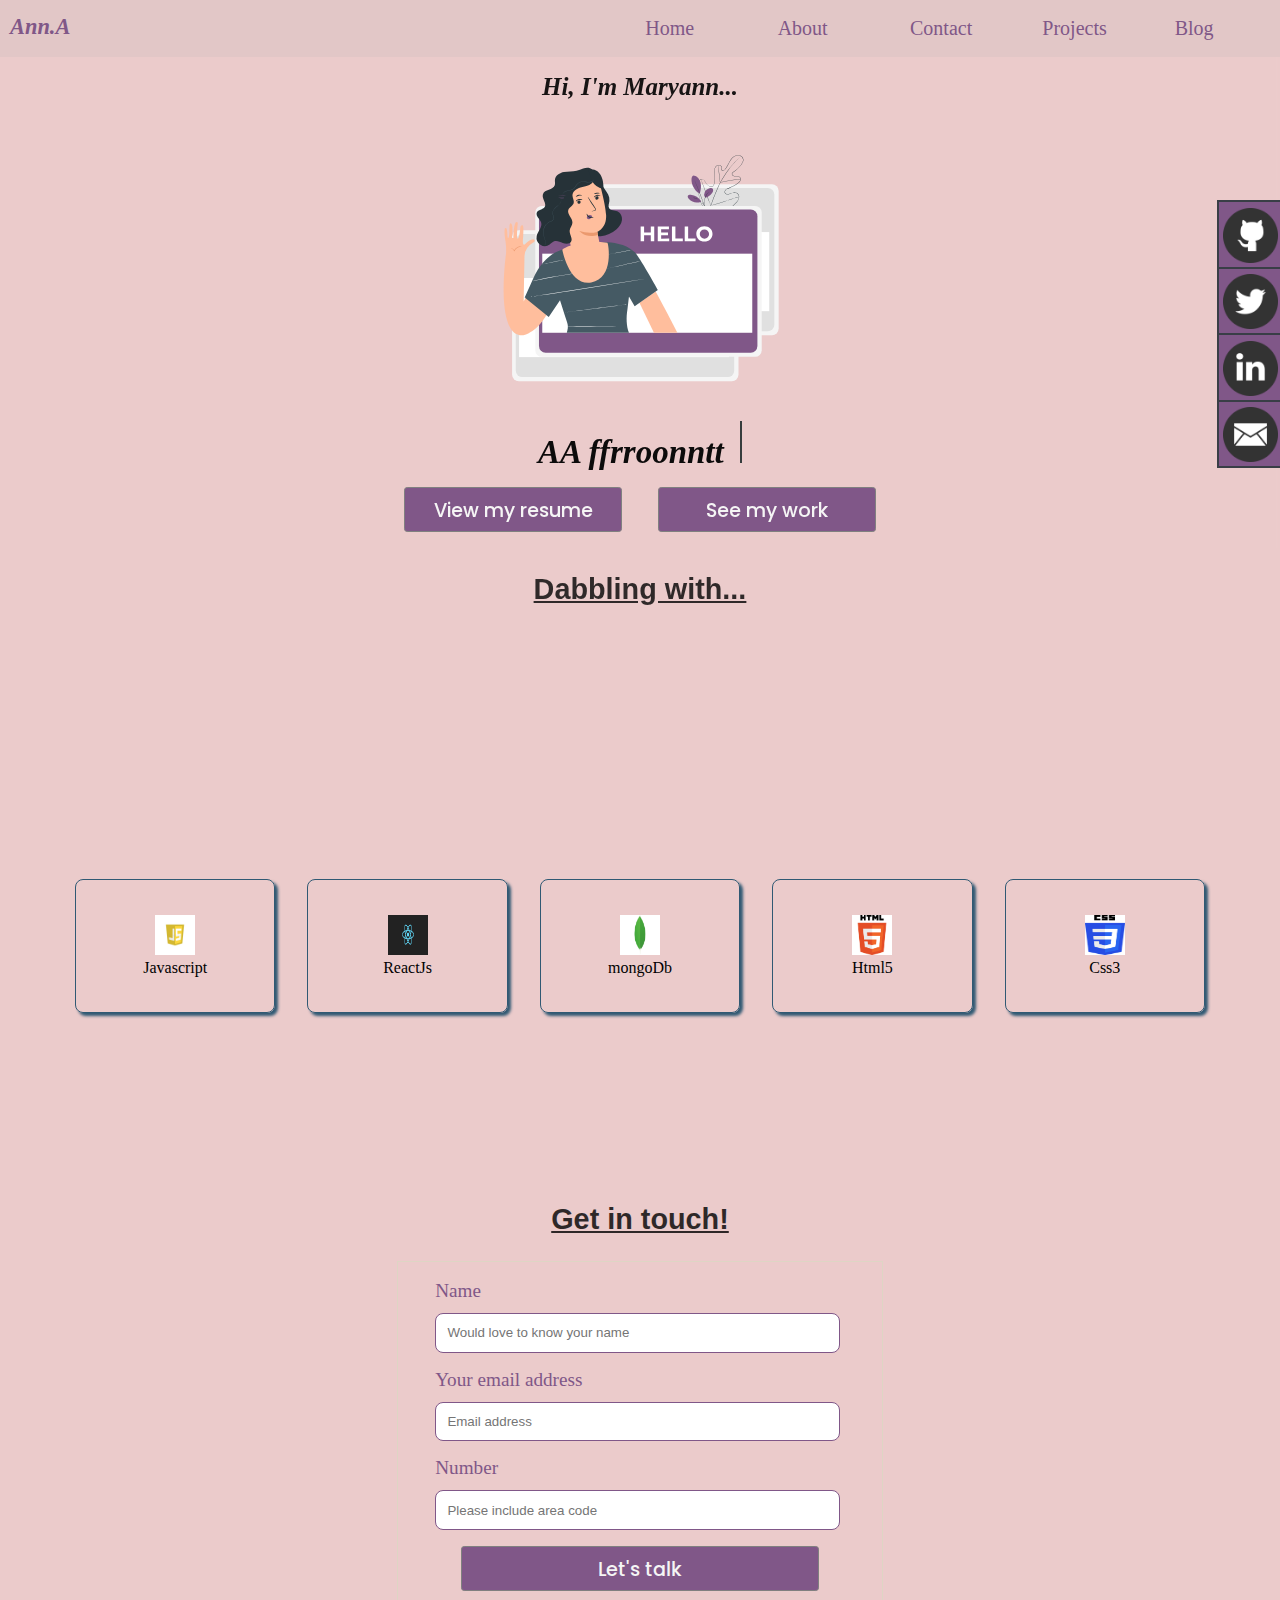
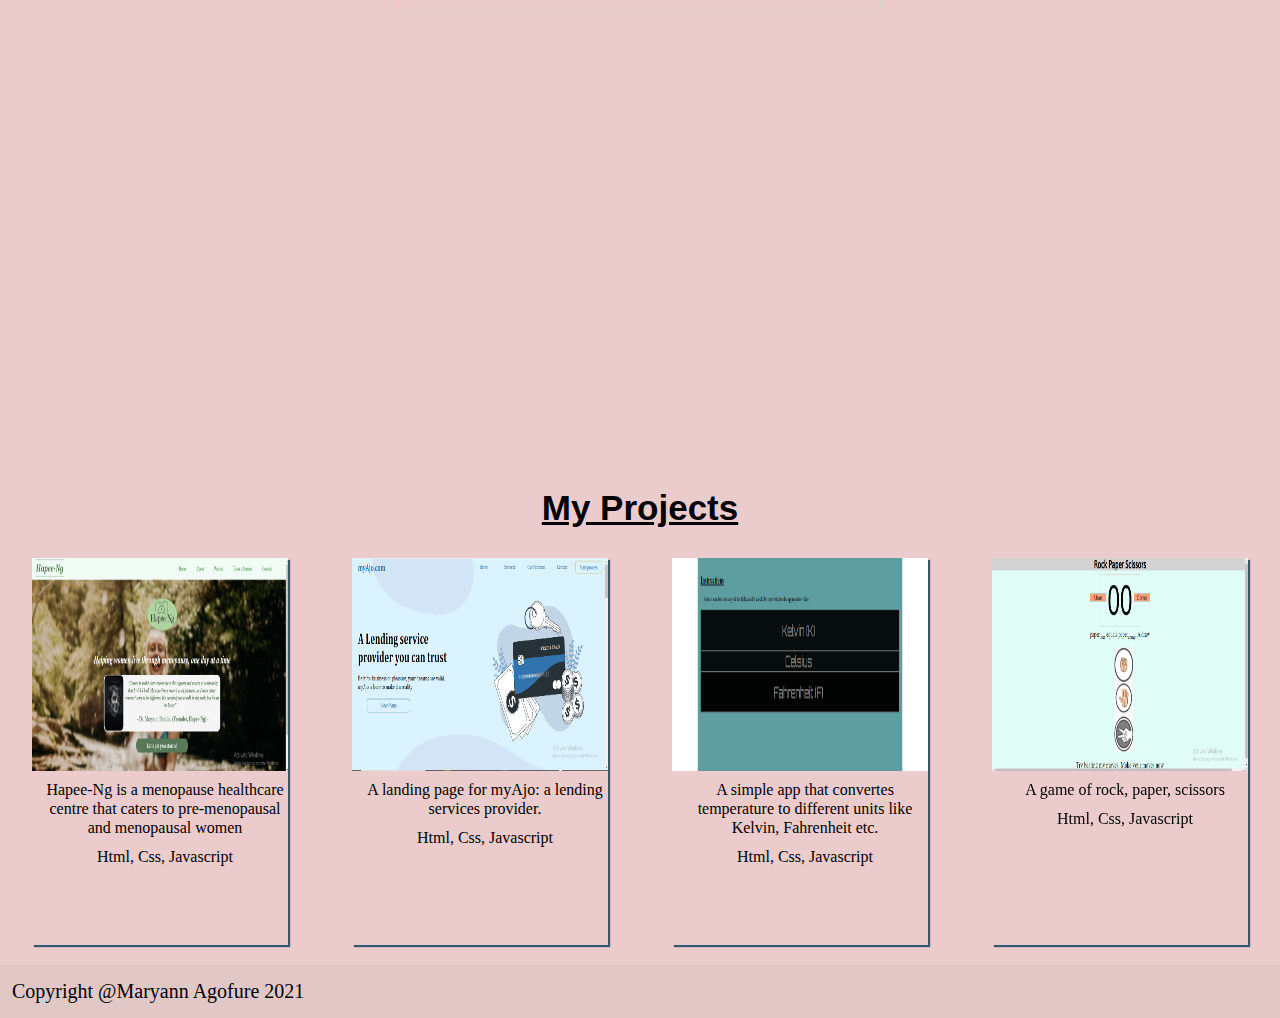
==== commit c5d0a409: "changed colors" ====
--- a/index.html
+++ b/index.html
@@ -186,14 +186,14 @@
                 Hapee-Ng is a menopause healthcare centre that caters to
                 pre-menopausal and menopausal women
               </p>
-              <small>Html, Css, Javascript</small>
+              <p>Html, Css, Javascript</p>
             </div>
           </section>
           <section>
             <title>myAjo</title>
             <img src="./images/Screenshot (35).png" alt="myAjo landing page" />
             <p>A landing page for myAjo: a lending services provider.</p>
-            <small>Html, Css, Javascript</small>
+            <p>Html, Css, Javascript</p>
           </section>
           <section>
             <title>Temperature converter</title>
@@ -205,7 +205,7 @@
               A simple app that convertes temperature to different units like
               Kelvin, Fahrenheit etc.
             </p>
-            <small>Html, Css, Javascript</small>
+            <p>Html, Css, Javascript</p>
           </section>
           <section>
             <title>Rock, paper, scissors game</title>
@@ -214,7 +214,7 @@
               alt="Rock paper, scissors game"
             />
             <p>A game of rock, paper, scissors</p>
-            <small>Html, Css, Javascript</small>
+            <p>Html, Css, Javascript</p>
           </section>
         </div>
       </div>
--- a/css/style.css
+++ b/css/style.css
@@ -153,7 +153,7 @@
 }
 
 footer {
-  background-color: var(--secondary-color);
+  background-color: rgb(226, 199, 199);
   height: 5%;
 }
 footer > p {
@@ -266,7 +266,7 @@
 }
 .projects section {
   flex-basis: 20%;
-  height: 40vh;
+  height: 43vh;
   margin: 20px auto;
   z-index: 2;
   box-shadow: 2px 2px 1px #305973;
